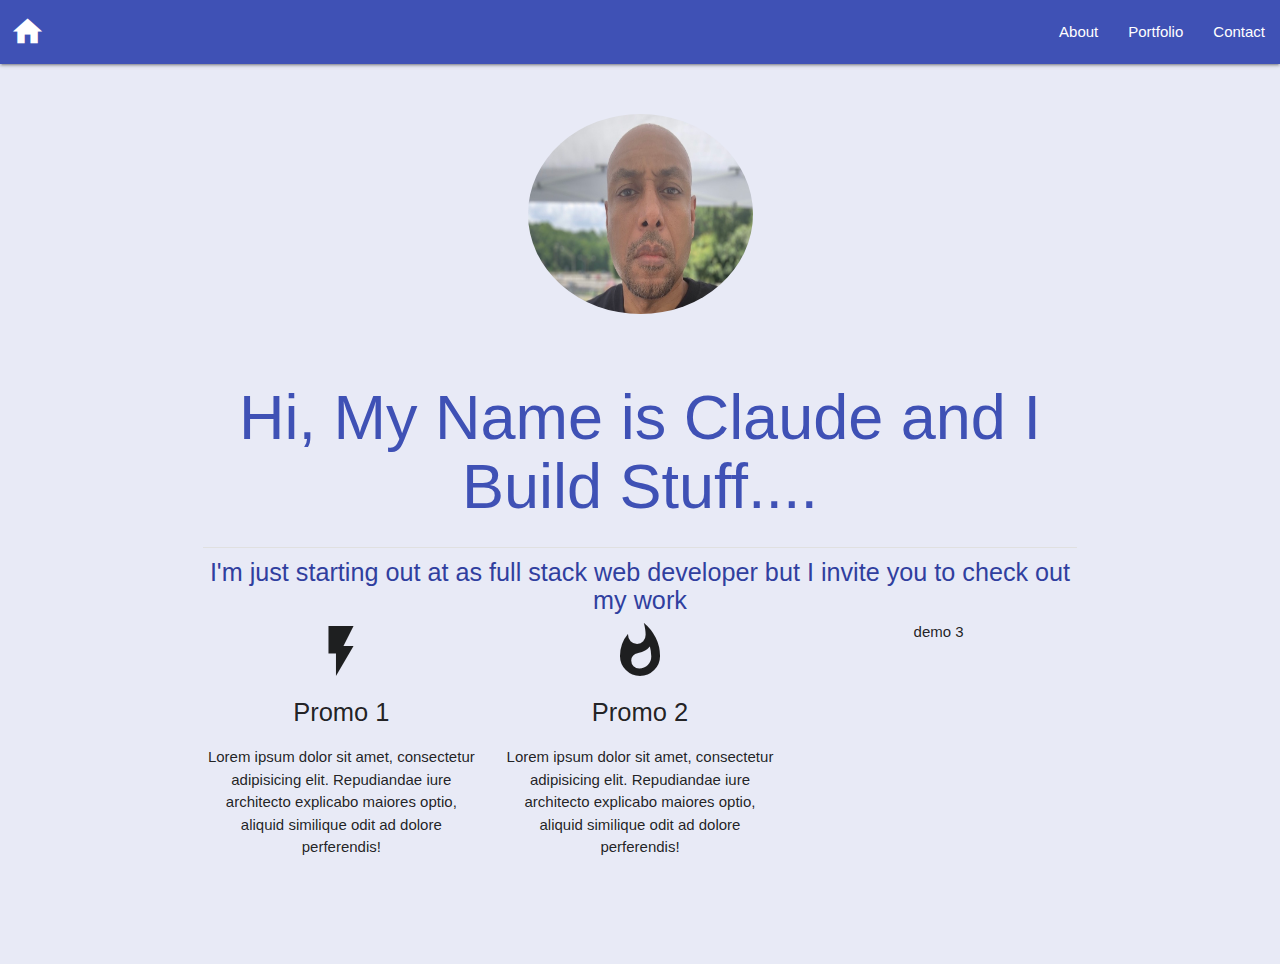
==== index.html @ e802e1df "add contact, about and portfolio page. Add home icon with nav bar. change color scheme to indigo" ====
<!DOCTYPE html>
<!--[if lt IE 7]>      <html class="no-js lt-ie9 lt-ie8 lt-ie7"> <![endif]-->
<!--[if IE 7]>         <html class="no-js lt-ie9 lt-ie8"> <![endif]-->
<!--[if IE 8]>         <html class="no-js lt-ie9"> <![endif]-->
<!--[if gt IE 8]>      <html class="no-js"> <!--<![endif]-->
<html>
  <head>
    <meta charset="utf-8" />
    <meta http-equiv="X-UA-Compatible" content="IE=edge" />
    <title>Home</title>
    <meta name="description" content="" />
    <meta name="viewport" content="width=device-width, initial-scale=1" />
    <!-- Compiled and minified CSS -->
    <link
      rel="stylesheet"
      href="https://cdnjs.cloudflare.com/ajax/libs/materialize/1.0.0/css/materialize.min.css"
    />
    <link
      href="https://fonts.googleapis.com/css2?family=Poppins:wght@400;600&display=swap"
      rel="stylesheet"
    />
    <link
      href="https://fonts.googleapis.com/icon?family=Material+Icons"
      rel="stylesheet"
    />
    <link rel="stylesheet" href="style.css" />
  </head>
  <body class="indigo lighten-5">
    <!-- nav bar -->
    <nav>
      <div class="nav-wrapper indigo indigo-text text-lighten-5">
        <a href="index.html" class="brand-logo">
          <i
            class="large material-icons"
            style="font-size: 35px; padding-left: 10px"
            >home</i
          >
        </a>
        <ul id="nav-mobile" class="right hide-on-med-and-down">
          <li><a href="about.html">About</a></li>
          <li><a href="portfolio.html">Portfolio</a></li>
          <li><a href="contact.html">Contact</a></li>
        </ul>
      </div>
    </nav>
    <!-- content -->
    <div class="valign-wrapper my-wrapper">
      <main class="container">
        <div class="row">
          <div class="col s12 center-align pb-0">
            <img
              class="circle"
              src="assets/profile-pic.jpeg"
              height="200px"
              width="225px"
              alt="profile-pic"
            />
          </div>
        </div>
        <div class="row">
          <div class="col s12 center-align">
            <h1 class="indigo-text">
              Hi, My Name is Claude and I Build Stuff....
            </h1>
            <div class="divider"></div>
            <h6 class="indigo-text text-darken-2 flow-text">
              I'm just starting out at as full stack web developer but I invite
              you to check out my work
            </h6>
          </div>
          <!-- <div class="section" -->
          <div class="row center-align">
            <div class="col s4">
              <div class="center promo promo-example">
                <i class="medium material-icons dp48">flash_on</i>
                <p class="promo-caption">Promo 1</p>
                <p class="light center">
                  Lorem ipsum dolor sit amet, consectetur adipisicing elit.
                  Repudiandae iure architecto explicabo maiores optio, aliquid
                  similique odit ad dolore perferendis!
                </p>
              </div>
            </div>
            <div class="col s4">
              <div class="center promo promo-example">
                <i class="medium material-icons dp48">whatshot</i>
                <p class="promo-caption">Promo 2</p>
                <p class="light center">
                  Lorem ipsum dolor sit amet, consectetur adipisicing elit.
                  Repudiandae iure architecto explicabo maiores optio, aliquid
                  similique odit ad dolore perferendis!
                </p>
              </div>
            </div>
            <div class="col s4">demo 3</div>
          </div>
          <!-- </div> -->
        </div>
      </main>
    </div>
    <!-- Compiled and minified JavaScript -->
    <script src="https://cdnjs.cloudflare.com/ajax/libs/materialize/1.0.0/js/materialize.min.js"></script>
    <script src="script.js"></script>
  </body>
</html>
---- style.css ----
html,
body,
.my-wrapper {
  height: 100%;
}

.promo-caption {
  font-size: 1.7rem;
  font-weight: 500;
  margin-top: 5px;
  margin-bottom: 0;
}

.section {
  padding-top: 5rem !important;
}
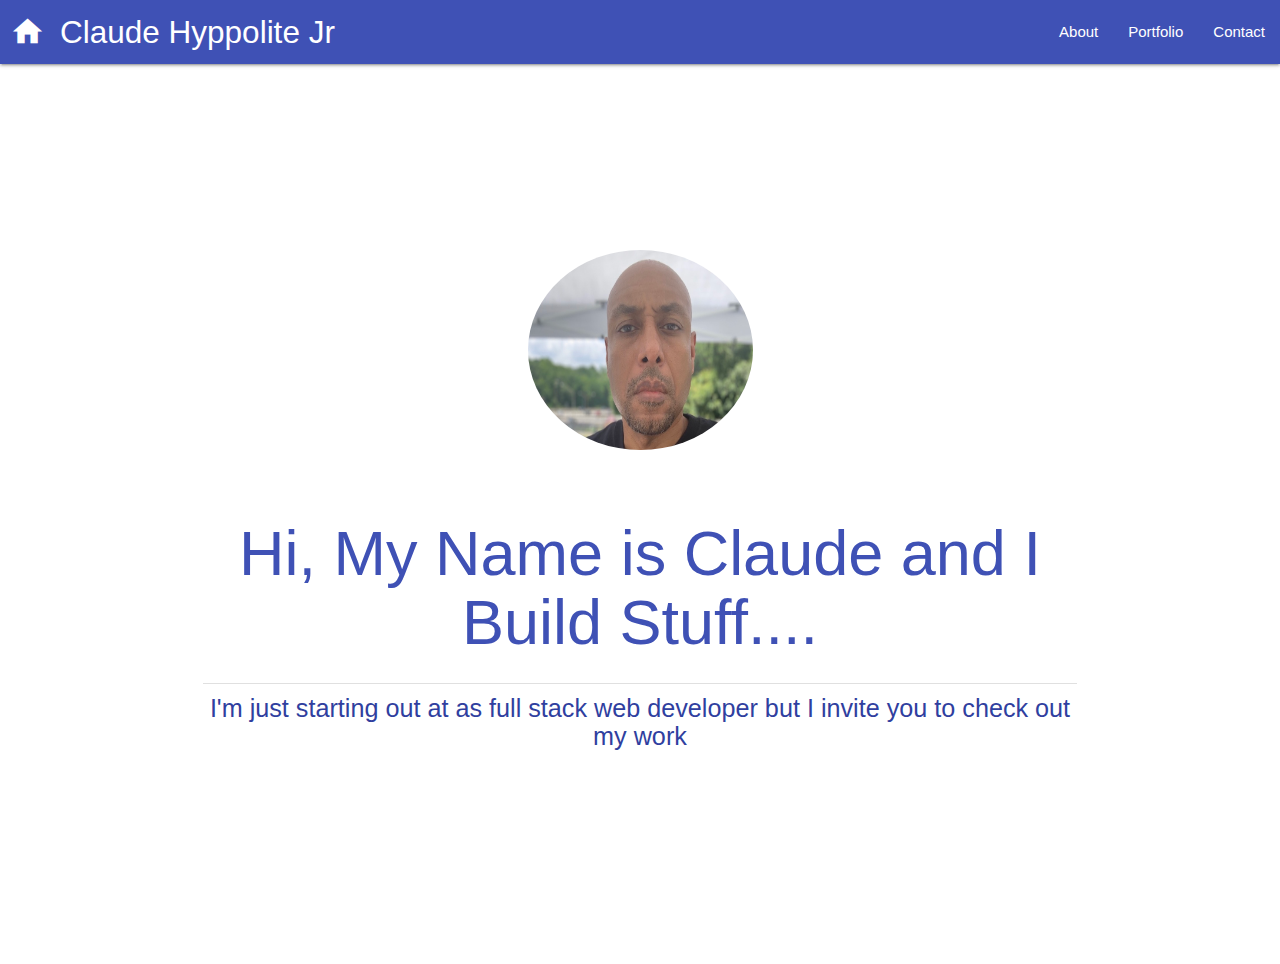
==== commit 6895e32c: "add screenshots for portfolio page. change background color on all pages" ====
--- a/index.html
+++ b/index.html
@@ -25,7 +25,7 @@
     />
     <link rel="stylesheet" href="style.css" />
   </head>
-  <body class="indigo lighten-5">
+  <body>
     <!-- nav bar -->
     <nav>
       <div class="nav-wrapper indigo indigo-text text-lighten-5">
@@ -34,7 +34,7 @@
             class="large material-icons"
             style="font-size: 35px; padding-left: 10px"
             >home</i
-          >
+          >Claude Hyppolite Jr
         </a>
         <ul id="nav-mobile" class="right hide-on-med-and-down">
           <li><a href="about.html">About</a></li>
@@ -68,33 +68,6 @@
               you to check out my work
             </h6>
           </div>
-          <!-- <div class="section" -->
-          <div class="row center-align">
-            <div class="col s4">
-              <div class="center promo promo-example">
-                <i class="medium material-icons dp48">flash_on</i>
-                <p class="promo-caption">Promo 1</p>
-                <p class="light center">
-                  Lorem ipsum dolor sit amet, consectetur adipisicing elit.
-                  Repudiandae iure architecto explicabo maiores optio, aliquid
-                  similique odit ad dolore perferendis!
-                </p>
-              </div>
-            </div>
-            <div class="col s4">
-              <div class="center promo promo-example">
-                <i class="medium material-icons dp48">whatshot</i>
-                <p class="promo-caption">Promo 2</p>
-                <p class="light center">
-                  Lorem ipsum dolor sit amet, consectetur adipisicing elit.
-                  Repudiandae iure architecto explicabo maiores optio, aliquid
-                  similique odit ad dolore perferendis!
-                </p>
-              </div>
-            </div>
-            <div class="col s4">demo 3</div>
-          </div>
-          <!-- </div> -->
         </div>
       </main>
     </div>
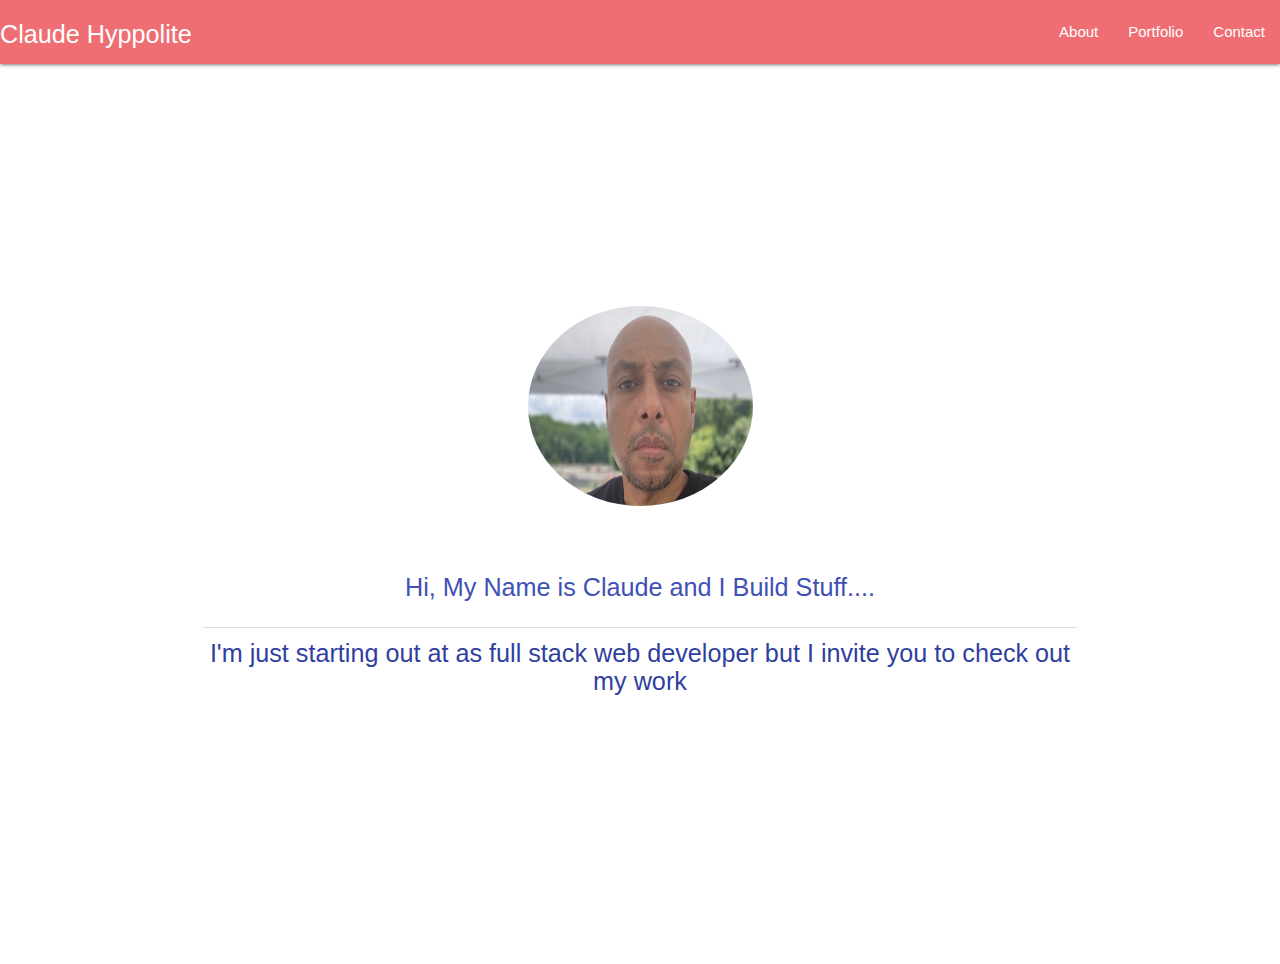
==== commit f59aee6d: "replace navbar with responsive sidebar version. remove all cards to start over" ====
--- a/index.html
+++ b/index.html
@@ -28,21 +28,26 @@
   <body>
     <!-- nav bar -->
     <nav>
-      <div class="nav-wrapper indigo indigo-text text-lighten-5">
-        <a href="index.html" class="brand-logo">
-          <i
-            class="large material-icons"
-            style="font-size: 35px; padding-left: 10px"
-            >home</i
-          >Claude Hyppolite Jr
-        </a>
-        <ul id="nav-mobile" class="right hide-on-med-and-down">
+      <div class="nav-wrapper">
+        <a href="index.html" class="brand-logo"><span class="flow-text">Claude Hyppolite</span</a>
+        <a href="#" data-target="mobile-demo" class="sidenav-trigger"
+          ><i class="material-icons">menu</i></a
+        >
+        <ul class="right hide-on-med-and-down">
           <li><a href="about.html">About</a></li>
           <li><a href="portfolio.html">Portfolio</a></li>
           <li><a href="contact.html">Contact</a></li>
+          <!-- <li><a href="mobile.html">Mobile</a></li> -->
         </ul>
       </div>
     </nav>
+
+    <ul class="sidenav" id="mobile-demo">
+      <li><a href="about.html">About</a></li>
+      <li><a href="portfolio.html">Portfolio</a></li>
+      <li><a href="contact.html">Contact</a></li>
+      <!-- <li><a href="mobile.html">Mobile</a></li> -->
+    </ul>
     <!-- content -->
     <div class="valign-wrapper my-wrapper">
       <main class="container">
@@ -59,7 +64,7 @@
         </div>
         <div class="row">
           <div class="col s12 center-align">
-            <h1 class="indigo-text">
+            <h1 class="indigo-text flow-text">
               Hi, My Name is Claude and I Build Stuff....
             </h1>
             <div class="divider"></div>
@@ -73,6 +78,11 @@
     </div>
     <!-- Compiled and minified JavaScript -->
     <script src="https://cdnjs.cloudflare.com/ajax/libs/materialize/1.0.0/js/materialize.min.js"></script>
+    <script
+      src="https://code.jquery.com/jquery-3.5.1.min.js"
+      integrity="sha256-9/aliU8dGd2tb6OSsuzixeV4y/faTqgFtohetphbbj0="
+      crossorigin="anonymous"
+    ></script>
     <script src="script.js"></script>
   </body>
 </html>
--- a/style.css
+++ b/style.css
@@ -11,6 +11,14 @@
   margin-bottom: 0;
 }
 
-.section {
+/* .section {
   padding-top: 5rem !important;
-}
+} */
+
+/* .card-title {
+  padding-top: 3rem;
+} */
+
+/* .card-img {
+  height: vmax;
+} */
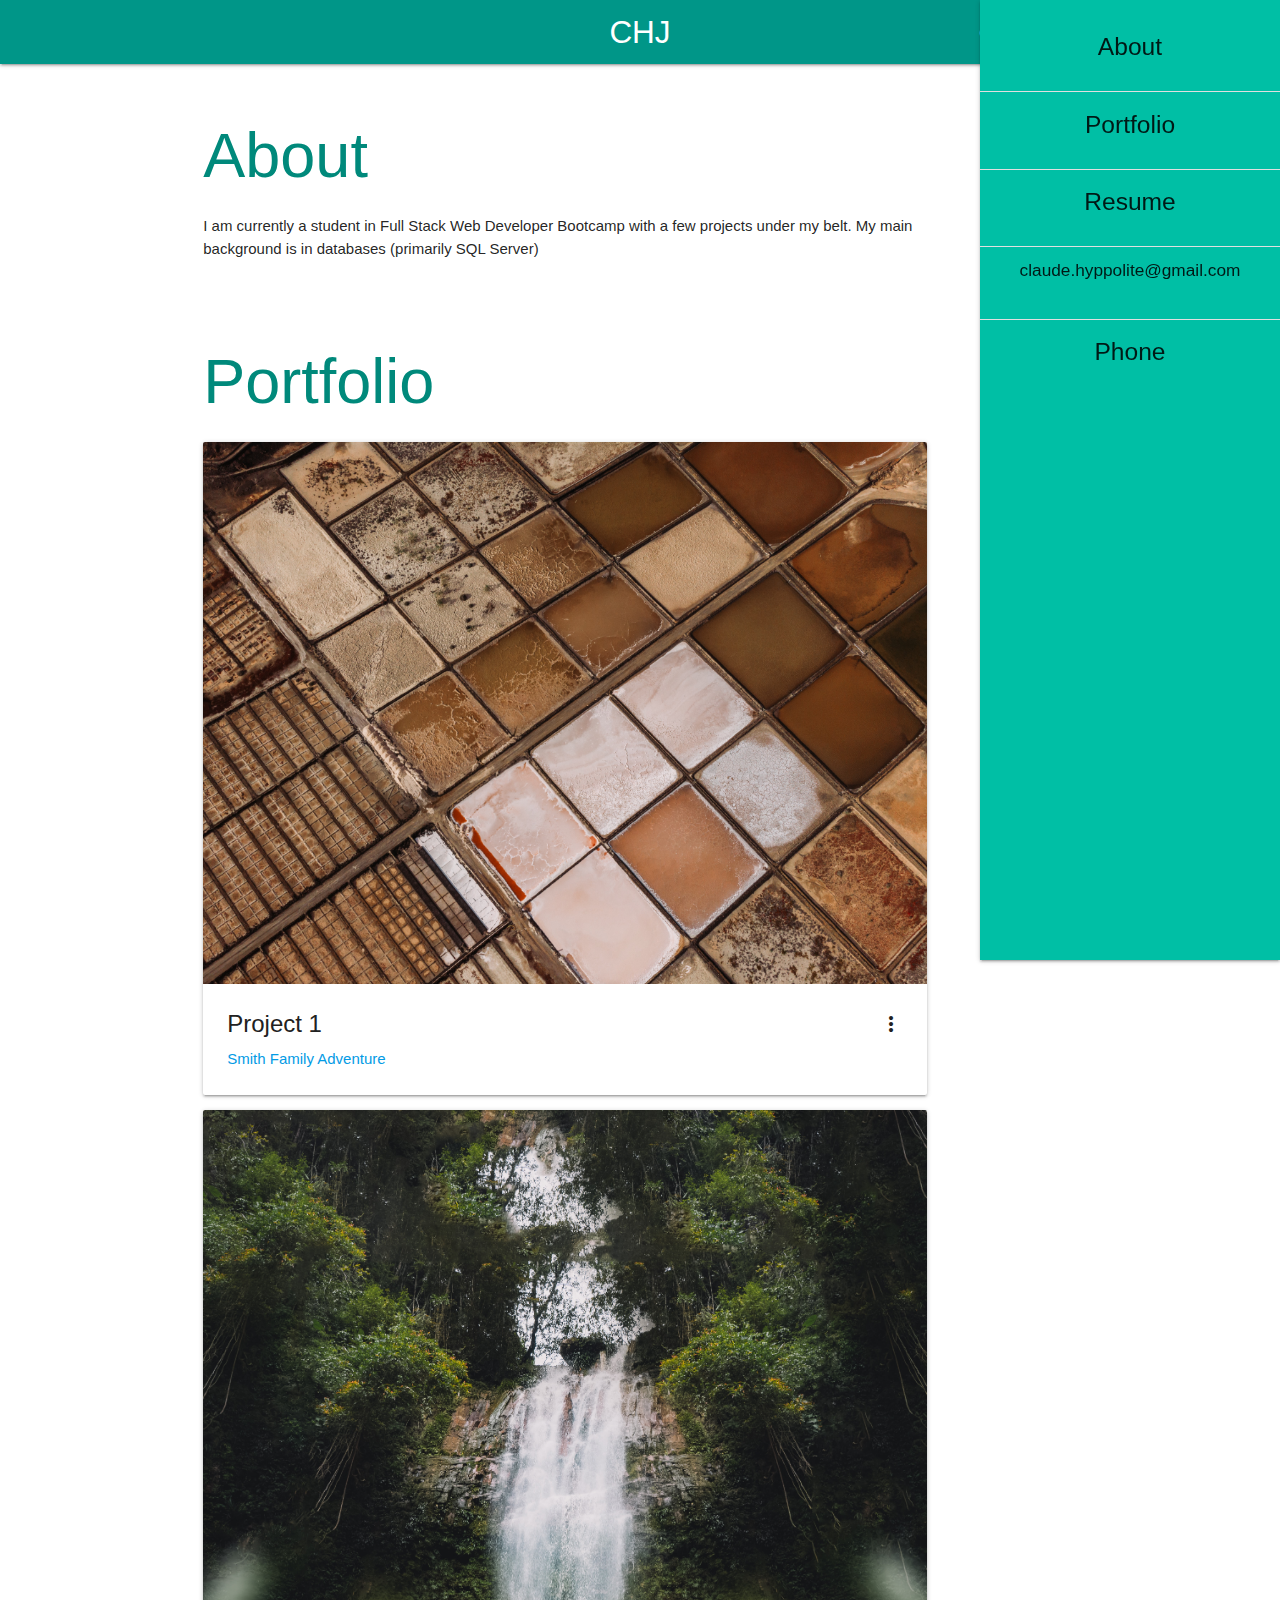
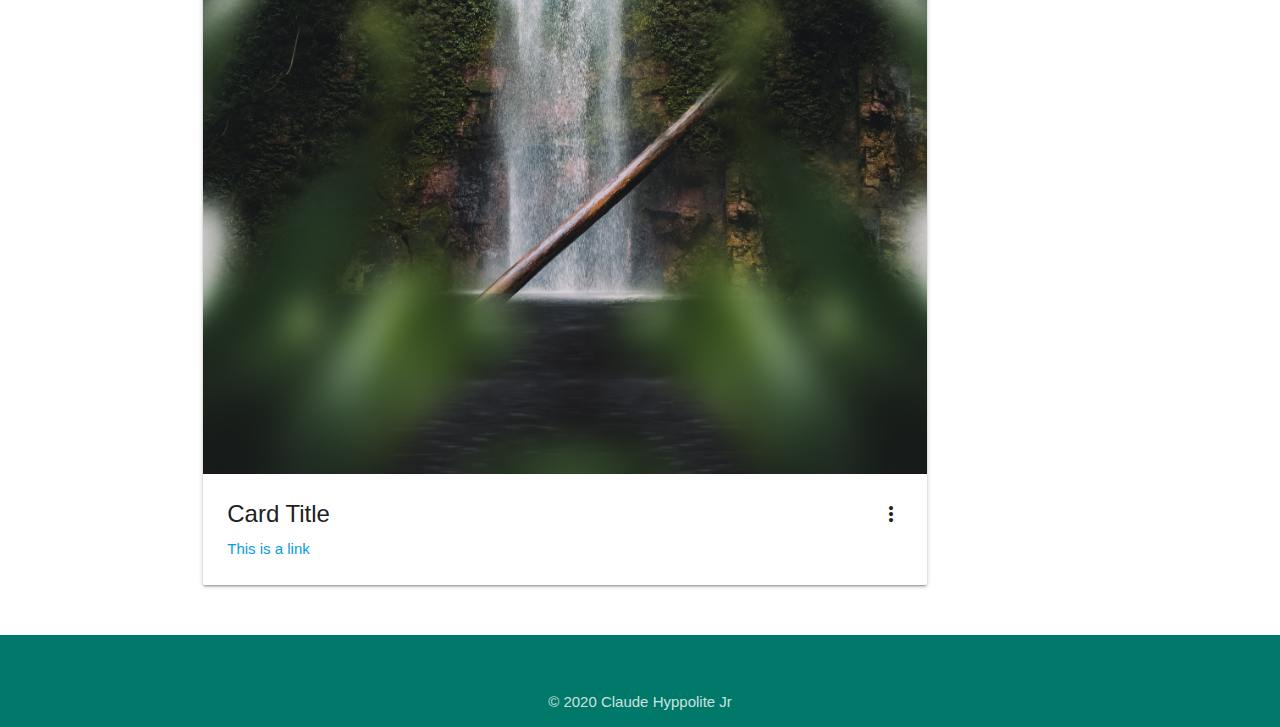
==== commit 0fdec51c: "redesign site. change to single page" ====
--- a/index.html
+++ b/index.html
@@ -1,88 +1,197 @@
-<!DOCTYPE html>
-<!--[if lt IE 7]>      <html class="no-js lt-ie9 lt-ie8 lt-ie7"> <![endif]-->
-<!--[if IE 7]>         <html class="no-js lt-ie9 lt-ie8"> <![endif]-->
-<!--[if IE 8]>         <html class="no-js lt-ie9"> <![endif]-->
-<!--[if gt IE 8]>      <html class="no-js"> <!--<![endif]-->
-<html>
-  <head>
-    <meta charset="utf-8" />
-    <meta http-equiv="X-UA-Compatible" content="IE=edge" />
-    <title>Home</title>
-    <meta name="description" content="" />
-    <meta name="viewport" content="width=device-width, initial-scale=1" />
-    <!-- Compiled and minified CSS -->
-    <link
-      rel="stylesheet"
-      href="https://cdnjs.cloudflare.com/ajax/libs/materialize/1.0.0/css/materialize.min.css"
-    />
-    <link
-      href="https://fonts.googleapis.com/css2?family=Poppins:wght@400;600&display=swap"
-      rel="stylesheet"
-    />
-    <link
-      href="https://fonts.googleapis.com/icon?family=Material+Icons"
-      rel="stylesheet"
-    />
-    <link rel="stylesheet" href="style.css" />
-  </head>
-  <body>
-    <!-- nav bar -->
-    <nav>
-      <div class="nav-wrapper">
-        <a href="index.html" class="brand-logo"><span class="flow-text">Claude Hyppolite</span</a>
-        <a href="#" data-target="mobile-demo" class="sidenav-trigger"
-          ><i class="material-icons">menu</i></a
-        >
-        <ul class="right hide-on-med-and-down">
-          <li><a href="about.html">About</a></li>
-          <li><a href="portfolio.html">Portfolio</a></li>
-          <li><a href="contact.html">Contact</a></li>
-          <!-- <li><a href="mobile.html">Mobile</a></li> -->
-        </ul>
-      </div>
-    </nav>
-
-    <ul class="sidenav" id="mobile-demo">
-      <li><a href="about.html">About</a></li>
-      <li><a href="portfolio.html">Portfolio</a></li>
-      <li><a href="contact.html">Contact</a></li>
-      <!-- <li><a href="mobile.html">Mobile</a></li> -->
-    </ul>
-    <!-- content -->
-    <div class="valign-wrapper my-wrapper">
-      <main class="container">
-        <div class="row">
-          <div class="col s12 center-align pb-0">
-            <img
-              class="circle"
-              src="assets/profile-pic.jpeg"
-              height="200px"
-              width="225px"
-              alt="profile-pic"
-            />
-          </div>
-        </div>
-        <div class="row">
-          <div class="col s12 center-align">
-            <h1 class="indigo-text flow-text">
-              Hi, My Name is Claude and I Build Stuff....
-            </h1>
-            <div class="divider"></div>
-            <h6 class="indigo-text text-darken-2 flow-text">
-              I'm just starting out at as full stack web developer but I invite
-              you to check out my work
-            </h6>
-          </div>
-        </div>
-      </main>
-    </div>
-    <!-- Compiled and minified JavaScript -->
-    <script src="https://cdnjs.cloudflare.com/ajax/libs/materialize/1.0.0/js/materialize.min.js"></script>
-    <script
-      src="https://code.jquery.com/jquery-3.5.1.min.js"
-      integrity="sha256-9/aliU8dGd2tb6OSsuzixeV4y/faTqgFtohetphbbj0="
-      crossorigin="anonymous"
-    ></script>
-    <script src="script.js"></script>
-  </body>
-</html>
+<!DOCTYPE html>
+<html>
+  <head>
+    <meta charset="utf-8" />
+    <meta http-equiv="X-UA-Compatible" content="IE=edge" />
+    <title></title>
+    <meta name="description" content="" />
+    <meta name="viewport" content="width=device-width, initial-scale=1" />
+    <!-- Compiled and minified CSS -->
+    <link
+      rel="stylesheet"
+      href="https://cdnjs.cloudflare.com/ajax/libs/materialize/1.0.0/css/materialize.min.css"
+    />
+    <link
+      href="https://fonts.googleapis.com/icon?family=Material+Icons"
+      rel="stylesheet"
+    />
+    <link
+      rel="stylesheet"
+      href="https://pro.fontawesome.com/releases/v5.10.0/css/all.css"
+      integrity="sha384-AYmEC3Yw5cVb3ZcuHtOA93w35dYTsvhLPVnYs9eStHfGJvOvKxVfELGroGkvsg+p"
+      crossorigin="anonymous"
+    />
+    <link rel="stylesheet" href="style.css" />
+  </head>
+  <body>
+    <header>
+      <!-- nav bar -->
+      <div class="navbar-fixed">
+        <nav>
+          <div class="nav-wrapper teal">
+            <a href="#top-of-page" class="brand-logo center" id="top-of-page"
+              >CHJ</a
+            >
+            <a href="#" data-target="mobile-menu" class="sidenav-trigger"
+              ><i class="material-icons">menu</i></a
+            >
+            <ul class="right hide-on-med-and-down" id="contact-info">
+              <li><span>claude.hyppolite@gmail.com > 954.471.3652</span></li>
+              <!-- <li><span>954.471.3652</span></li> -->
+            </ul>
+          </div>
+        </nav>
+      </div>
+      <!-- mobile hamburger menu -->
+      <ul class="sidenav sidenav-close teal lighten-3" id="mobile-menu">
+        <li><a href="#about">About</a></li>
+        <li><a href="#portfolio">Portfolio</a></li>
+        <div class="divider"></div>
+        <li><a href="#" download>Resume</a></li>
+        <li><a href="mailto:claude.hyppolite@gmail.com">Email</a></li>
+        <li><a href="tel:9544713652">Phone</a></li>
+        <!-- <li><a href=""></a></li> -->
+        <!-- <li><a href="mobile.html">Mobile</a></li> -->
+      </ul>
+    </header>
+    <!-- content section -->
+    <main>
+      <div class="container">
+        <div class="row">
+          <div class="col s12 m9 l10">
+            <div id="about" class="section scrollspy">
+              <h1 class="teal-text text-darken-1">About</h1>
+              <p>
+                I am currently a student in Full Stack Web Developer Bootcamp
+                with a few projects under my belt. My main background is in
+                databases (primarily SQL Server)
+              </p>
+            </div>
+
+            <div id="portfolio" class="section scrollspy">
+              <h1 class="teal-text text-darken-1">Portfolio</h1>
+              <!-- card 1 -->
+              <div class="card">
+                <div class="card-image waves-effect waves-block waves-light">
+                  <img
+                    class="activator"
+                    src="images/placeholder-1-unsplash.jpg"
+                  />
+                </div>
+                <div class="card-content">
+                  <span class="card-title activator grey-text text-darken-4"
+                    >Project 1<i class="material-icons right"
+                      >more_vert</i
+                    ></span
+                  >
+                  <p><a href="#">Smith Family Adventure</a></p>
+                </div>
+                <div class="card-reveal">
+                  <span class="card-title grey-text text-darken-4"
+                    >Project 1<i class="material-icons right">close</i></span
+                  >
+                  <p>
+                    An interactive Game based on characters from the Rick and
+                    Morty Cartoon on Adult Swim. The end-user navigates from
+                    world to world and is presented with random character cards.
+                    After the user clicks on a card they are presented with bad
+                    advice
+                  </p>
+                </div>
+              </div>
+              <!-- card 2 -->
+              <div class="card">
+                <div class="card-image waves-effect waves-block waves-light">
+                  <img
+                    class="activator"
+                    src="images/pat-whelen-I3Ip2ODGTbw-unsplash.jpg"
+                  />
+                </div>
+                <div class="card-content">
+                  <span class="card-title activator grey-text text-darken-4"
+                    >Card Title<i class="material-icons right"
+                      >more_vert</i
+                    ></span
+                  >
+                  <p><a href="#">This is a link</a></p>
+                </div>
+                <div class="card-reveal">
+                  <span class="card-title grey-text text-darken-4"
+                    >Card Title<i class="material-icons right">close</i></span
+                  >
+                  <p>
+                    Here is some more information about this product that is
+                    only revealed once clicked on.
+                  </p>
+                </div>
+              </div>
+            </div>
+
+            <!-- <div id="social" class="section scrollspy"> -->
+            <!-- <h1 class="blue-text text-darken-3">Social</h1>
+            <a href="https://www.linkedin.com/in/claude-hyppolite-jr"><i class="fab fa-linkedin fa-3x" style="padding-right: 5px;"></i></a>
+            <a href="#"><i class="fab fa-github fa-3x"></i></a> -->
+            <!-- <p>
+              Lorem ipsum dolor sit amet consectetur adipisicing elit. Placeat,
+              deserunt ex? Iure exercitationem maiores molestias voluptas ullam
+              corporis neque, fugiat consequatur temporibus repellendus,
+              aspernatur saepe?
+            </p> -->
+            <!-- </div> -->
+          </div>
+          <div class="col hide-on-small-only m3 l2">
+            <ul class="section table-of-contents teal-text text-darken-3 sidenav sidenav-fixed right-aligned center teal accent-4">
+              <li><a href="#about"><h5>About</h5></a></li>
+              <div class="divider"></div>
+              <li><a href="#portfolio"><h5>Portfolio</h5></a></li>
+              <div class="divider"></div>
+              <li><a href=""><h5>Resume</h5></a></li>
+              <div class="divider"></div>
+              <li><a href="mailto:claude.hyppolite@gmail.com"><h6>claude.hyppolite@gmail.com</h6></a></li>
+              <div class="divider"></div>
+              <li><a href="tel:9544713652"><h5>Phone</h5></a></li>
+            </ul>
+          </div>
+        </div>
+      </div>
+    </main>
+    <footer class="page-footer teal darken-2 center">
+      <div class="container">
+        <!-- <div class="row center"> -->
+        <!-- <div class="col l6 s12"> -->
+        <a href="https://www.linkedin.com/in/claude-hyppolite-jr"
+          ><i class="fab fa-linkedin fa-3x" style="padding-right: 5px"></i
+        ></a>
+        <a href="#"><i class="fab fa-github fa-3x"></i></a>
+        <!-- <h5 class="white-text">Footer Content</h5>
+              <p class="grey-text text-lighten-4">You can use rows and columns here to organize your footer content.</p> -->
+        <!-- </div> -->
+        <!-- <div class="col l4 s12"> -->
+        <!-- <h5 class="white-text">Links</h5> -->
+        <!-- <ul> -->
+        <!-- <li><a class="grey-text text-lighten-3" href="#!">Link 1</a></li>
+                <li><a class="grey-text text-lighten-3" href="#!">Link 2</a></li> -->
+        <!-- <li><a class="grey-text text-lighten-3" href="#!">Link 3</a></li>
+                <li><a class="grey-text text-lighten-3" href="#!">Link 4</a></li> -->
+        <!-- </ul> -->
+        <!-- </div> -->
+        <!-- </div> -->
+      </div>
+      <div class="footer-copyright teal darken-2">
+        <div class="container center">
+          © 2020 Claude Hyppolite Jr
+          <!-- <a class="grey-text text-lighten-4 right" href="#!">More Links</a> -->
+        </div>
+      </div>
+    </footer>
+
+    <!-- Compiled and minified JavaScript -->
+    <script src="https://cdnjs.cloudflare.com/ajax/libs/materialize/1.0.0/js/materialize.min.js"></script>
+    <script
+      src="https://code.jquery.com/jquery-3.5.1.min.js"
+      integrity="sha256-9/aliU8dGd2tb6OSsuzixeV4y/faTqgFtohetphbbj0="
+      crossorigin="anonymous"
+    ></script>
+    <script src="script.js"></script>
+  </body>
+</html>
--- a/style.css
+++ b/style.css
@@ -1,24 +1,13 @@
-html,
-body,
-.my-wrapper {
-  height: 100%;
-}
-
-.promo-caption {
-  font-size: 1.7rem;
-  font-weight: 500;
-  margin-top: 5px;
-  margin-bottom: 0;
-}
-
-/* .section {
-  padding-top: 5rem !important;
-} */
-
-/* .card-title {
-  padding-top: 3rem;
-} */
-
-/* .card-img {
-  height: vmax;
-} */
+
+  body {
+    display: flex;
+    min-height: 100vh;
+    flex-direction: column;
+  }
+
+  main {
+    flex: 1 0 auto;
+  }
+
+
+
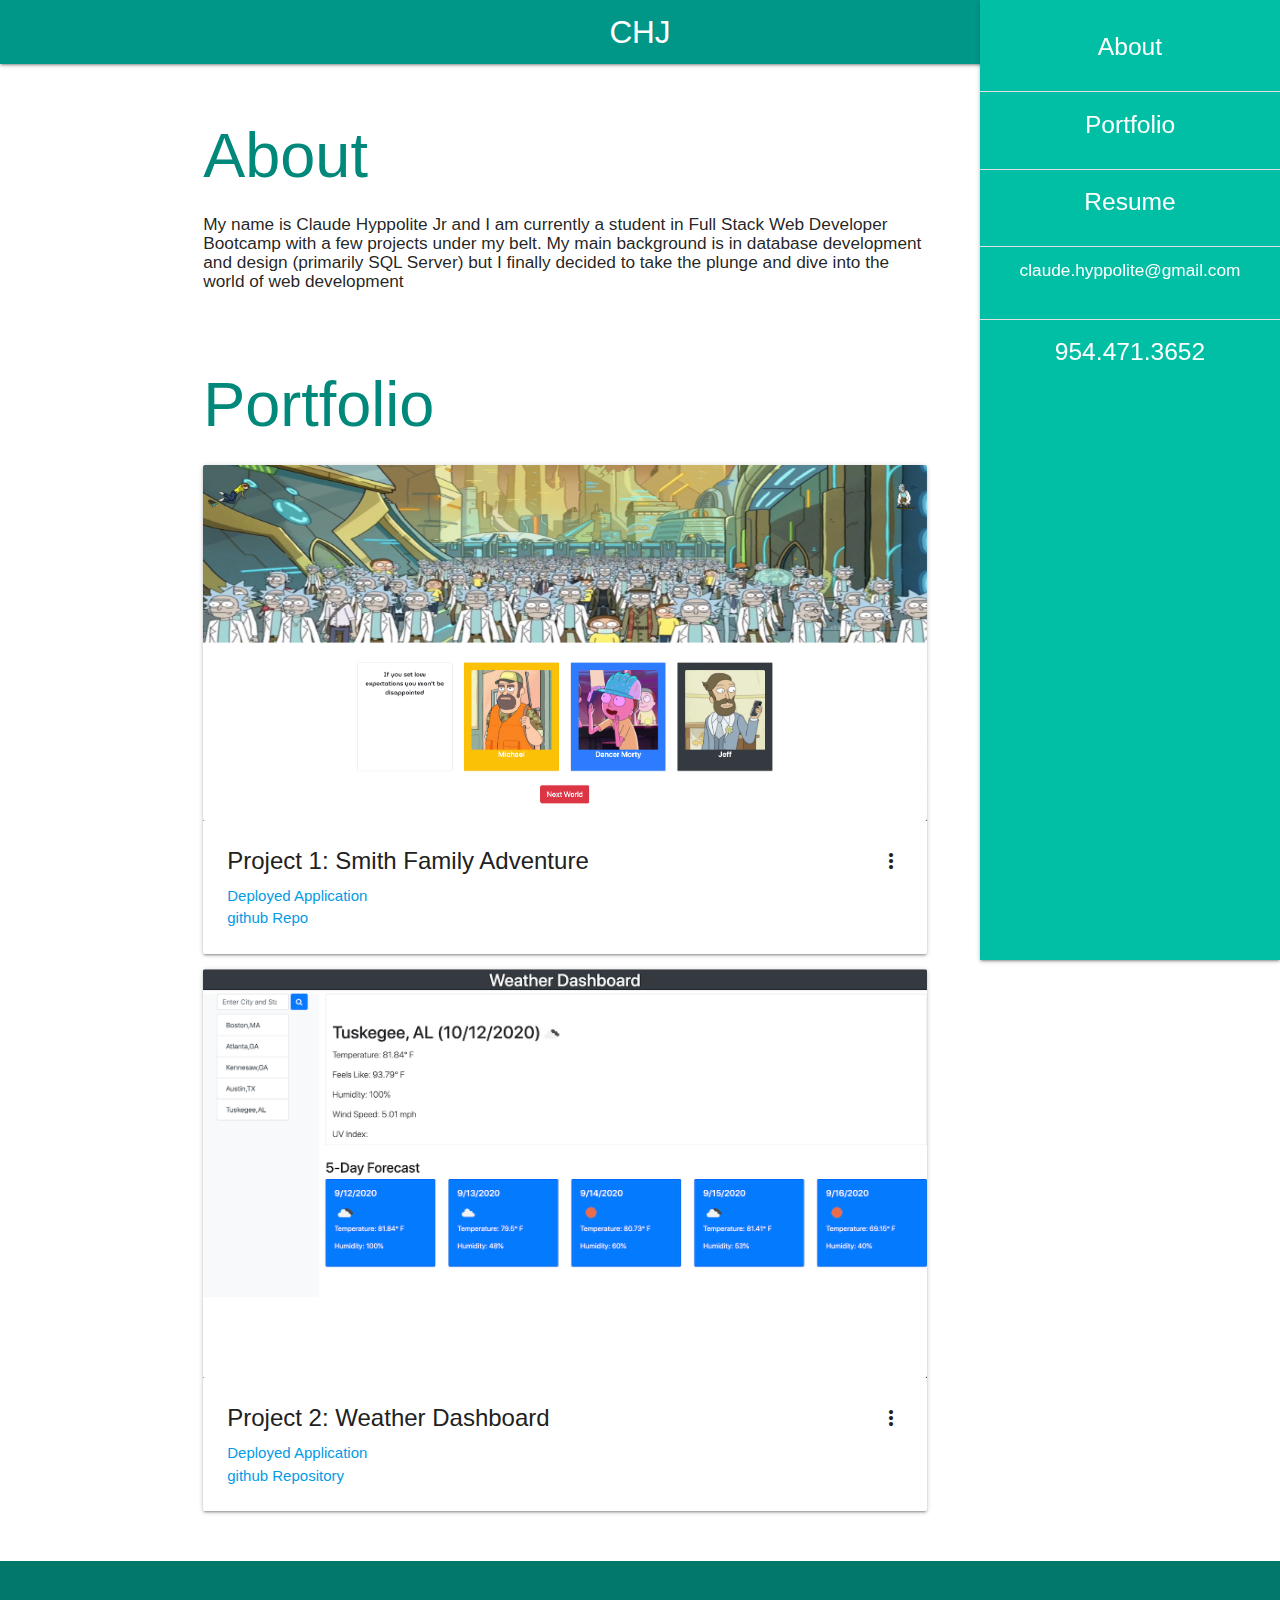
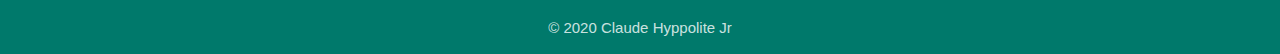
==== commit 900d84d0: "move all images to images folder. add application screenshot to readme as well as deployed applicati" ====
--- a/index.html
+++ b/index.html
@@ -35,10 +35,6 @@
             <a href="#" data-target="mobile-menu" class="sidenav-trigger"
               ><i class="material-icons">menu</i></a
             >
-            <ul class="right hide-on-med-and-down" id="contact-info">
-              <li><span>claude.hyppolite@gmail.com > 954.471.3652</span></li>
-              <!-- <li><span>954.471.3652</span></li> -->
-            </ul>
           </div>
         </nav>
       </div>
@@ -47,11 +43,13 @@
         <li><a href="#about">About</a></li>
         <li><a href="#portfolio">Portfolio</a></li>
         <div class="divider"></div>
-        <li><a href="#" download>Resume</a></li>
-        <li><a href="mailto:claude.hyppolite@gmail.com">Email</a></li>
-        <li><a href="tel:9544713652">Phone</a></li>
-        <!-- <li><a href=""></a></li> -->
-        <!-- <li><a href="mobile.html">Mobile</a></li> -->
+        <li><a href="assets/Chyppolite-Resume.pdf" download>Resume</a></li>
+        <li>
+          <a href="mailto:claude.hyppolite@gmail.com"
+            >Claude.Hyppolite@gmail.com</a
+          >
+        </li>
+        <li><a href="tel:9544713652">954-471-3652</a></li>
       </ul>
     </header>
     <!-- content section -->
@@ -61,11 +59,13 @@
           <div class="col s12 m9 l10">
             <div id="about" class="section scrollspy">
               <h1 class="teal-text text-darken-1">About</h1>
-              <p>
-                I am currently a student in Full Stack Web Developer Bootcamp
-                with a few projects under my belt. My main background is in
-                databases (primarily SQL Server)
-              </p>
+              <h6>
+                My name is Claude Hyppolite Jr and I am currently a student in
+                Full Stack Web Developer Bootcamp with a few projects under my
+                belt. My main background is in database development and design
+                (primarily SQL Server) but I finally decided to take the plunge
+                and dive into the world of web development
+              </h6>
             </div>
 
             <div id="portfolio" class="section scrollspy">
@@ -75,28 +75,41 @@
                 <div class="card-image waves-effect waves-block waves-light">
                   <img
                     class="activator"
-                    src="images/placeholder-1-unsplash.jpg"
+                    src="images/smith-family-adventure.png"
                   />
                 </div>
                 <div class="card-content">
                   <span class="card-title activator grey-text text-darken-4"
-                    >Project 1<i class="material-icons right"
+                    >Project 1: Smith Family Adventure<i
+                      class="material-icons right"
                       >more_vert</i
                     ></span
                   >
-                  <p><a href="#">Smith Family Adventure</a></p>
-                </div>
+                  <p>
+                    <a href="#https://chyppolitejr.github.io/smith-adventure/"
+                      >Deployed Application</a
+                    >
+                  </p>
+                  <p>
+                    <a href="https://github.com/chyppolitejr/smith-adventure"
+                      >github Repo</a
+                    >
+                  </p>
+                </div>
+                <!-- card 1 back -->
                 <div class="card-reveal">
                   <span class="card-title grey-text text-darken-4"
-                    >Project 1<i class="material-icons right">close</i></span
-                  >
-                  <p>
+                    ><h4>Details</h4>
+                    <i class="material-icons right">close</i></span
+                  >
+                  <h5>
                     An interactive Game based on characters from the Rick and
                     Morty Cartoon on Adult Swim. The end-user navigates from
                     world to world and is presented with random character cards.
                     After the user clicks on a card they are presented with bad
                     advice
-                  </p>
+                  </h5>
+                  <h6>Technologies used: BootStrap, JQuery, Javascript, CSS</h6>
                 </div>
               </div>
               <!-- card 2 -->
@@ -104,84 +117,92 @@
                 <div class="card-image waves-effect waves-block waves-light">
                   <img
                     class="activator"
-                    src="images/pat-whelen-I3Ip2ODGTbw-unsplash.jpg"
+                    src="images/weather-dashboard-screenshot.png"
                   />
                 </div>
                 <div class="card-content">
                   <span class="card-title activator grey-text text-darken-4"
-                    >Card Title<i class="material-icons right"
+                    >Project 2: Weather Dashboard<i class="material-icons right"
                       >more_vert</i
                     ></span
                   >
-                  <p><a href="#">This is a link</a></p>
-                </div>
+                  <p>
+                    <a href="https://chyppolitejr.github.io/weather-dashboard/"
+                      >Deployed Application</a
+                    >
+                  </p>
+                  <p>
+                    <a href="https://github.com/chyppolitejr/weather-dashboard"
+                      >github Repository</a
+                    >
+                  </p>
+                </div>
+                <!-- card 2 back -->
                 <div class="card-reveal">
                   <span class="card-title grey-text text-darken-4"
-                    >Card Title<i class="material-icons right">close</i></span
-                  >
-                  <p>
-                    Here is some more information about this product that is
-                    only revealed once clicked on.
-                  </p>
+                    ><h4>Weather Dashboard</h4>
+                    <i class="material-icons right">close</i></span
+                  >
+                  <h5>
+                    This project is simple weather dashboard intended to provide
+                    the end-user with a simple way to retrieve weather forecasts
+                    using the openweather.org api. The application will store
+                    the last 10 cities that were search to make it easy for a
+                    person to search the same city again without having to type
+                    in the information. The dashboard provides the current
+                    weather and the weather for the next five days.
+                  </h5>
+                  <h6>
+                    Technologies used: BootStrap, JQuery, Javascript and CSS
+                  </h6>
                 </div>
               </div>
             </div>
-
-            <!-- <div id="social" class="section scrollspy"> -->
-            <!-- <h1 class="blue-text text-darken-3">Social</h1>
-            <a href="https://www.linkedin.com/in/claude-hyppolite-jr"><i class="fab fa-linkedin fa-3x" style="padding-right: 5px;"></i></a>
-            <a href="#"><i class="fab fa-github fa-3x"></i></a> -->
-            <!-- <p>
-              Lorem ipsum dolor sit amet consectetur adipisicing elit. Placeat,
-              deserunt ex? Iure exercitationem maiores molestias voluptas ullam
-              corporis neque, fugiat consequatur temporibus repellendus,
-              aspernatur saepe?
-            </p> -->
-            <!-- </div> -->
           </div>
           <div class="col hide-on-small-only m3 l2">
-            <ul class="section table-of-contents teal-text text-darken-3 sidenav sidenav-fixed right-aligned center teal accent-4">
-              <li><a href="#about"><h5>About</h5></a></li>
-              <div class="divider"></div>
-              <li><a href="#portfolio"><h5>Portfolio</h5></a></li>
-              <div class="divider"></div>
-              <li><a href=""><h5>Resume</h5></a></li>
-              <div class="divider"></div>
-              <li><a href="mailto:claude.hyppolite@gmail.com"><h6>claude.hyppolite@gmail.com</h6></a></li>
-              <div class="divider"></div>
-              <li><a href="tel:9544713652"><h5>Phone</h5></a></li>
+            <ul
+              class="section table-of-contents sidenav sidenav-fixed right-aligned center teal accent-4"
+            >
+              <li>
+                <a href="#about"><h5 class="white-text">About</h5></a>
+              </li>
+              <div class="divider"></div>
+              <li>
+                <a href="#portfolio"><h5 class="white-text">Portfolio</h5></a>
+              </li>
+              <div class="divider"></div>
+              <li>
+                <a href="assets/Chyppolite-Resume.pdf" download"><h5 class="white-text">Resume</h5></a>
+              </li>
+              <div class="divider"></div>
+              <li>
+                <a href="mailto:claude.hyppolite@gmail.com"
+                  ><h6 class="white-text">claude.hyppolite@gmail.com</h6></a
+                >
+              </li>
+              <div class="divider"></div>
+              <li>
+                <a href="tel:9544713652"
+                  ><h5 class="white-text">954.471.3652</h5></a
+                >
+              </li>
+              
             </ul>
+            
           </div>
         </div>
       </div>
     </main>
+    <!-- footer -->
     <footer class="page-footer teal darken-2 center">
       <div class="container">
-        <!-- <div class="row center"> -->
-        <!-- <div class="col l6 s12"> -->
         <a href="https://www.linkedin.com/in/claude-hyppolite-jr"
           ><i class="fab fa-linkedin fa-3x" style="padding-right: 5px"></i
         ></a>
         <a href="#"><i class="fab fa-github fa-3x"></i></a>
-        <!-- <h5 class="white-text">Footer Content</h5>
-              <p class="grey-text text-lighten-4">You can use rows and columns here to organize your footer content.</p> -->
-        <!-- </div> -->
-        <!-- <div class="col l4 s12"> -->
-        <!-- <h5 class="white-text">Links</h5> -->
-        <!-- <ul> -->
-        <!-- <li><a class="grey-text text-lighten-3" href="#!">Link 1</a></li>
-                <li><a class="grey-text text-lighten-3" href="#!">Link 2</a></li> -->
-        <!-- <li><a class="grey-text text-lighten-3" href="#!">Link 3</a></li>
-                <li><a class="grey-text text-lighten-3" href="#!">Link 4</a></li> -->
-        <!-- </ul> -->
-        <!-- </div> -->
-        <!-- </div> -->
       </div>
       <div class="footer-copyright teal darken-2">
-        <div class="container center">
-          © 2020 Claude Hyppolite Jr
-          <!-- <a class="grey-text text-lighten-4 right" href="#!">More Links</a> -->
-        </div>
+        <div class="container center">© 2020 Claude Hyppolite Jr</div>
       </div>
     </footer>
 
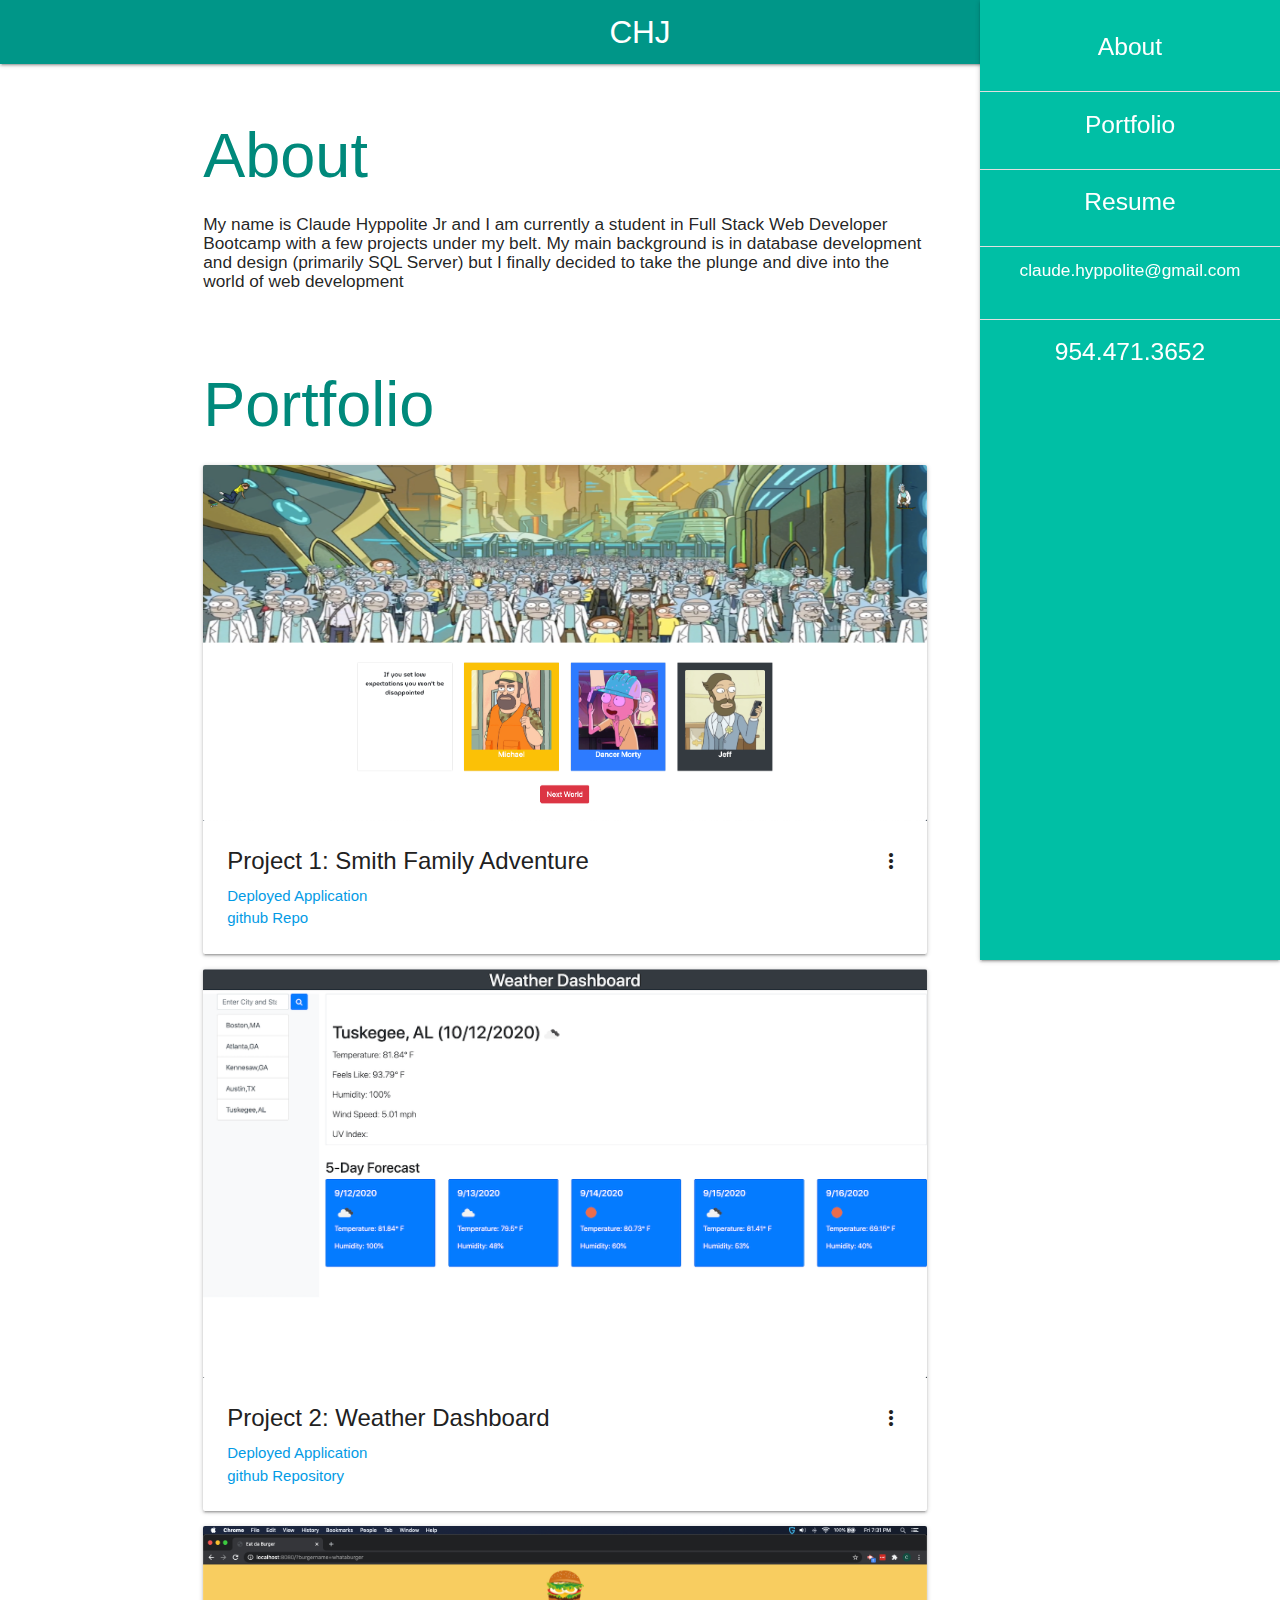
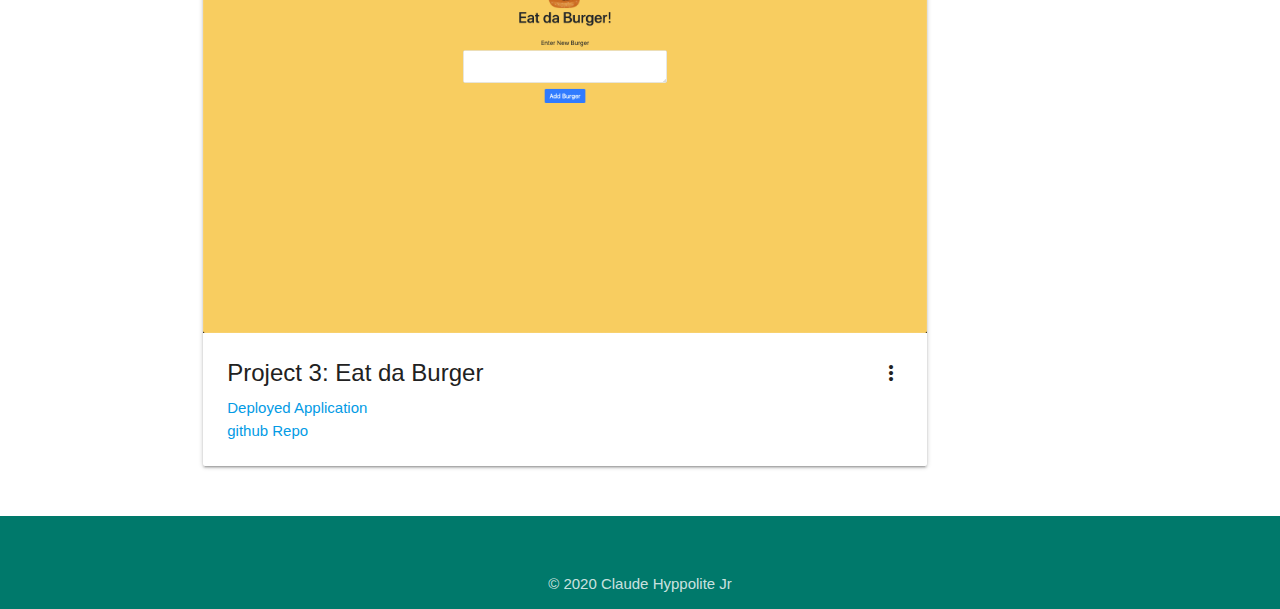
==== commit 49d870b4: "update index.html to include new eat da burger project" ====
--- a/index.html
+++ b/index.html
@@ -156,6 +156,51 @@
                     Technologies used: BootStrap, JQuery, Javascript and CSS
                   </h6>
                 </div>
+                <!-- card 2 back end -->
+              </div>
+              <!-- card 2 end -->
+              <!-- card 3 -->
+              <div class="card">
+                <div class="card-image waves-effect waves-block waves-light">
+                  <img
+                    class="activator"
+                    src="images/eat-da-burger-screenshot.png"
+                  />
+                </div>
+                <div class="card-content">
+                  <span class="card-title activator grey-text text-darken-4"
+                    >Project 3: Eat da Burger<i class="material-icons right"
+                      >more_vert</i
+                    ></span
+                  >
+                  <p>
+                    <a href="https://mysterious-reef-08997.herokuapp.com/"
+                      >Deployed Application</a
+                    >
+                  </p>
+                  <p>
+                    <a href="https://github.com/chyppolitejr/burger"
+                      >github Repo</a
+                    >
+                  </p>
+                </div>
+                <!-- card 3 back -->
+                <div class="card-reveal">
+                  <span class="card-title grey-text text-darken-4"
+                    ><h4>Details</h4>
+                    <i class="material-icons right">close</i></span
+                  >
+                  <h5>
+                    A web app that tracks your favorite burger and once
+                    "devoured" by clicking Devour button a list of devoured
+                    burgers will appear to the right while un-devoured burgers
+                    stay on the left.
+                  </h5>
+                  <h6>
+                    Technologies used: BootStrap, JQuery, Javascript, CSS,
+                    Express, mySQL, npm, express-handlebars
+                  </h6>
+                </div>
               </div>
             </div>
           </div>
@@ -172,7 +217,9 @@
               </li>
               <div class="divider"></div>
               <li>
-                <a href="assets/Chyppolite-Resume.pdf" download"><h5 class="white-text">Resume</h5></a>
+                <a href="assets/Chyppolite-Resume.pdf" download
+                  ><h5 class="white-text">Resume</h5></a
+                >
               </li>
               <div class="divider"></div>
               <li>
@@ -186,9 +233,7 @@
                   ><h5 class="white-text">954.471.3652</h5></a
                 >
               </li>
-              
             </ul>
-            
           </div>
         </div>
       </div>
@@ -199,7 +244,9 @@
         <a href="https://www.linkedin.com/in/claude-hyppolite-jr"
           ><i class="fab fa-linkedin fa-3x" style="padding-right: 5px"></i
         ></a>
-        <a href="#"><i class="fab fa-github fa-3x"></i></a>
+        <a href="https://github.com/chyppolitejr"
+          ><i class="fab fa-github fa-3x"></i
+        ></a>
       </div>
       <div class="footer-copyright teal darken-2">
         <div class="container center">© 2020 Claude Hyppolite Jr</div>
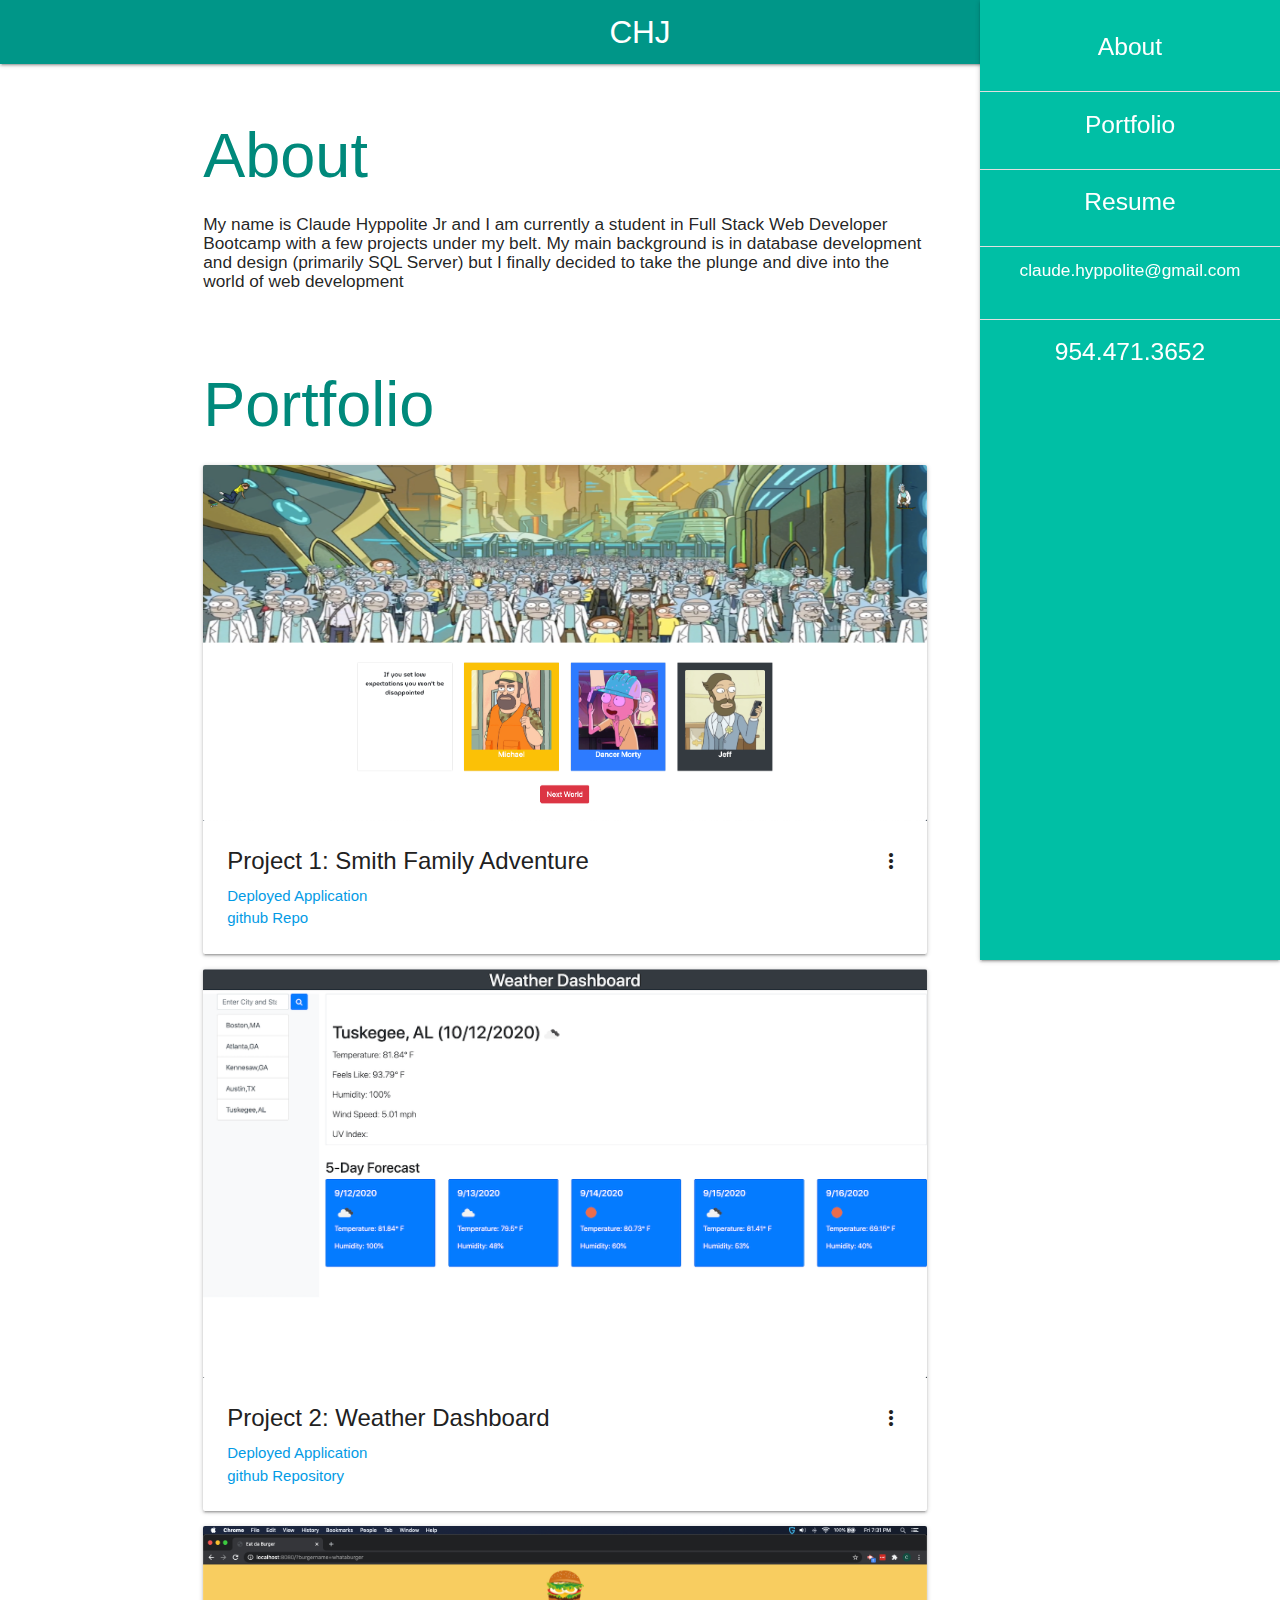
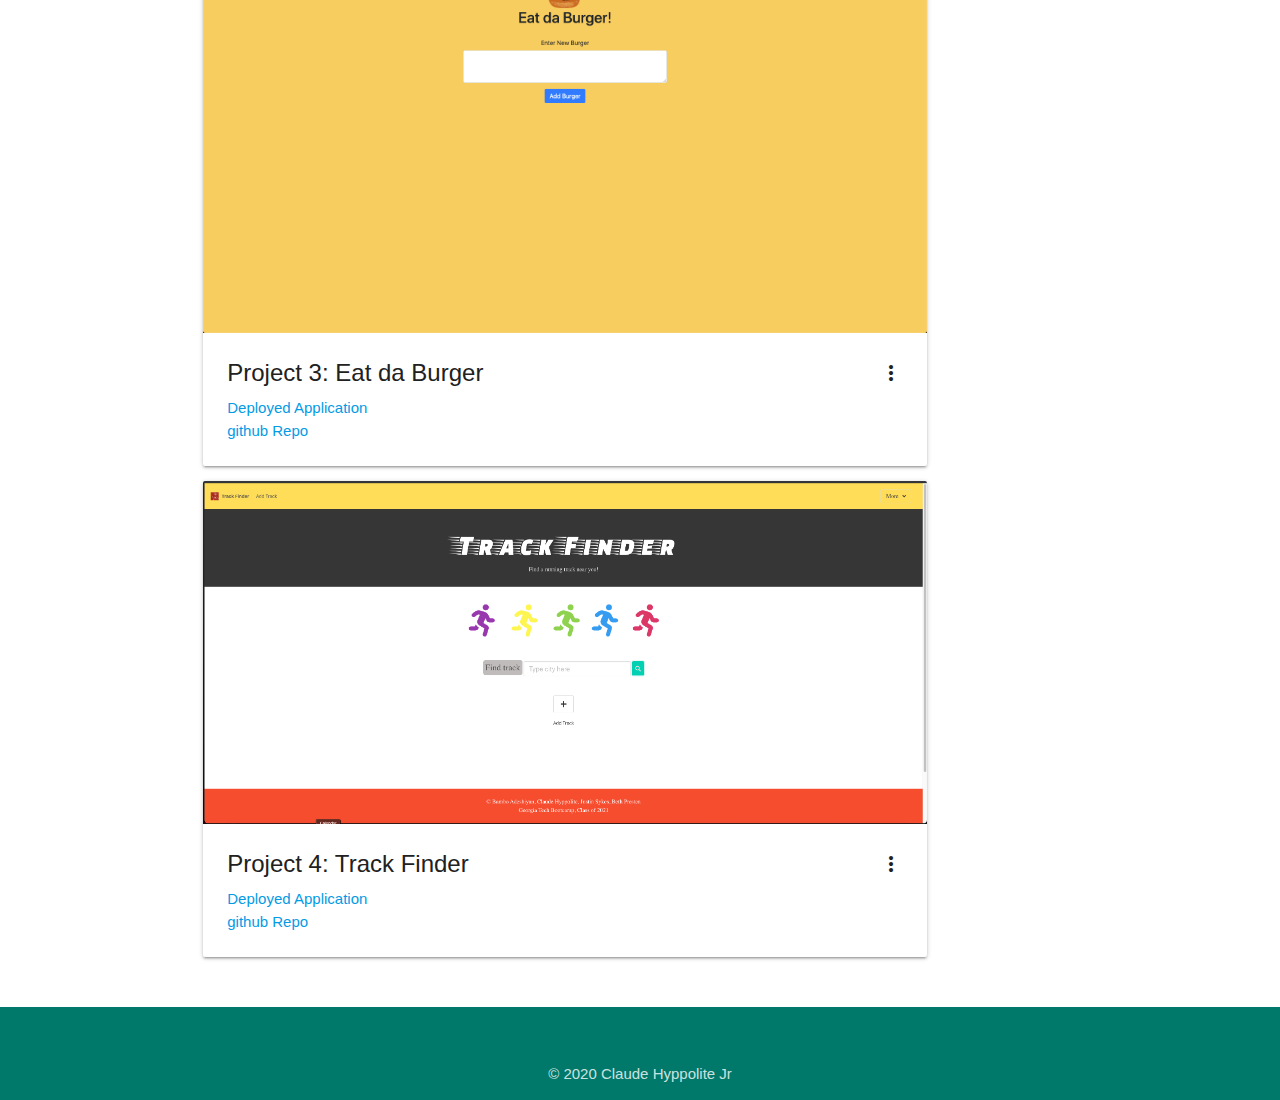
==== commit d9b126d3: "add new project to portfolio" ====
--- a/index.html
+++ b/index.html
@@ -202,6 +202,49 @@
                   </h6>
                 </div>
               </div>
+              <!-- card 3 end -->
+              <!-- card 4 -->
+              <div class="card">
+                <div class="card-image waves-effect waves-block waves-light">
+                  <img
+                    class="activator"
+                    src="images/Track-finder-screenshot.png"
+                  />
+                </div>
+                <div class="card-content">
+                  <span class="card-title activator grey-text text-darken-4"
+                    >Project 4: Track Finder<i class="material-icons right"
+                      >more_vert</i
+                    ></span
+                  >
+                  <p>
+                    <a href="https://polar-castle-76740.herokuapp.com/"
+                      >Deployed Application</a
+                    >
+                  </p>
+                  <p>
+                    <a href="https://github.com/chyppolitejr/Track-Finder-App"
+                      >github Repo</a
+                    >
+                  </p>
+                </div>
+                <!-- card 4 back -->
+                <div class="card-reveal">
+                  <span class="card-title grey-text text-darken-4"
+                    ><h4>Details</h4>
+                    <i class="material-icons right">close</i></span
+                  >
+                  <h5>
+                    A full CRUD web app used for finding running/walking tracks
+                    in your area.
+                  </h5>
+                  <h6>
+                    Technologies used: Bulma, JQuery, Javascript, CSS, Express,
+                    mySQL, npm, express-handlebars
+                  </h6>
+                </div>
+              </div>
+              <!-- card 4 end -->
             </div>
           </div>
           <div class="col hide-on-small-only m3 l2">
